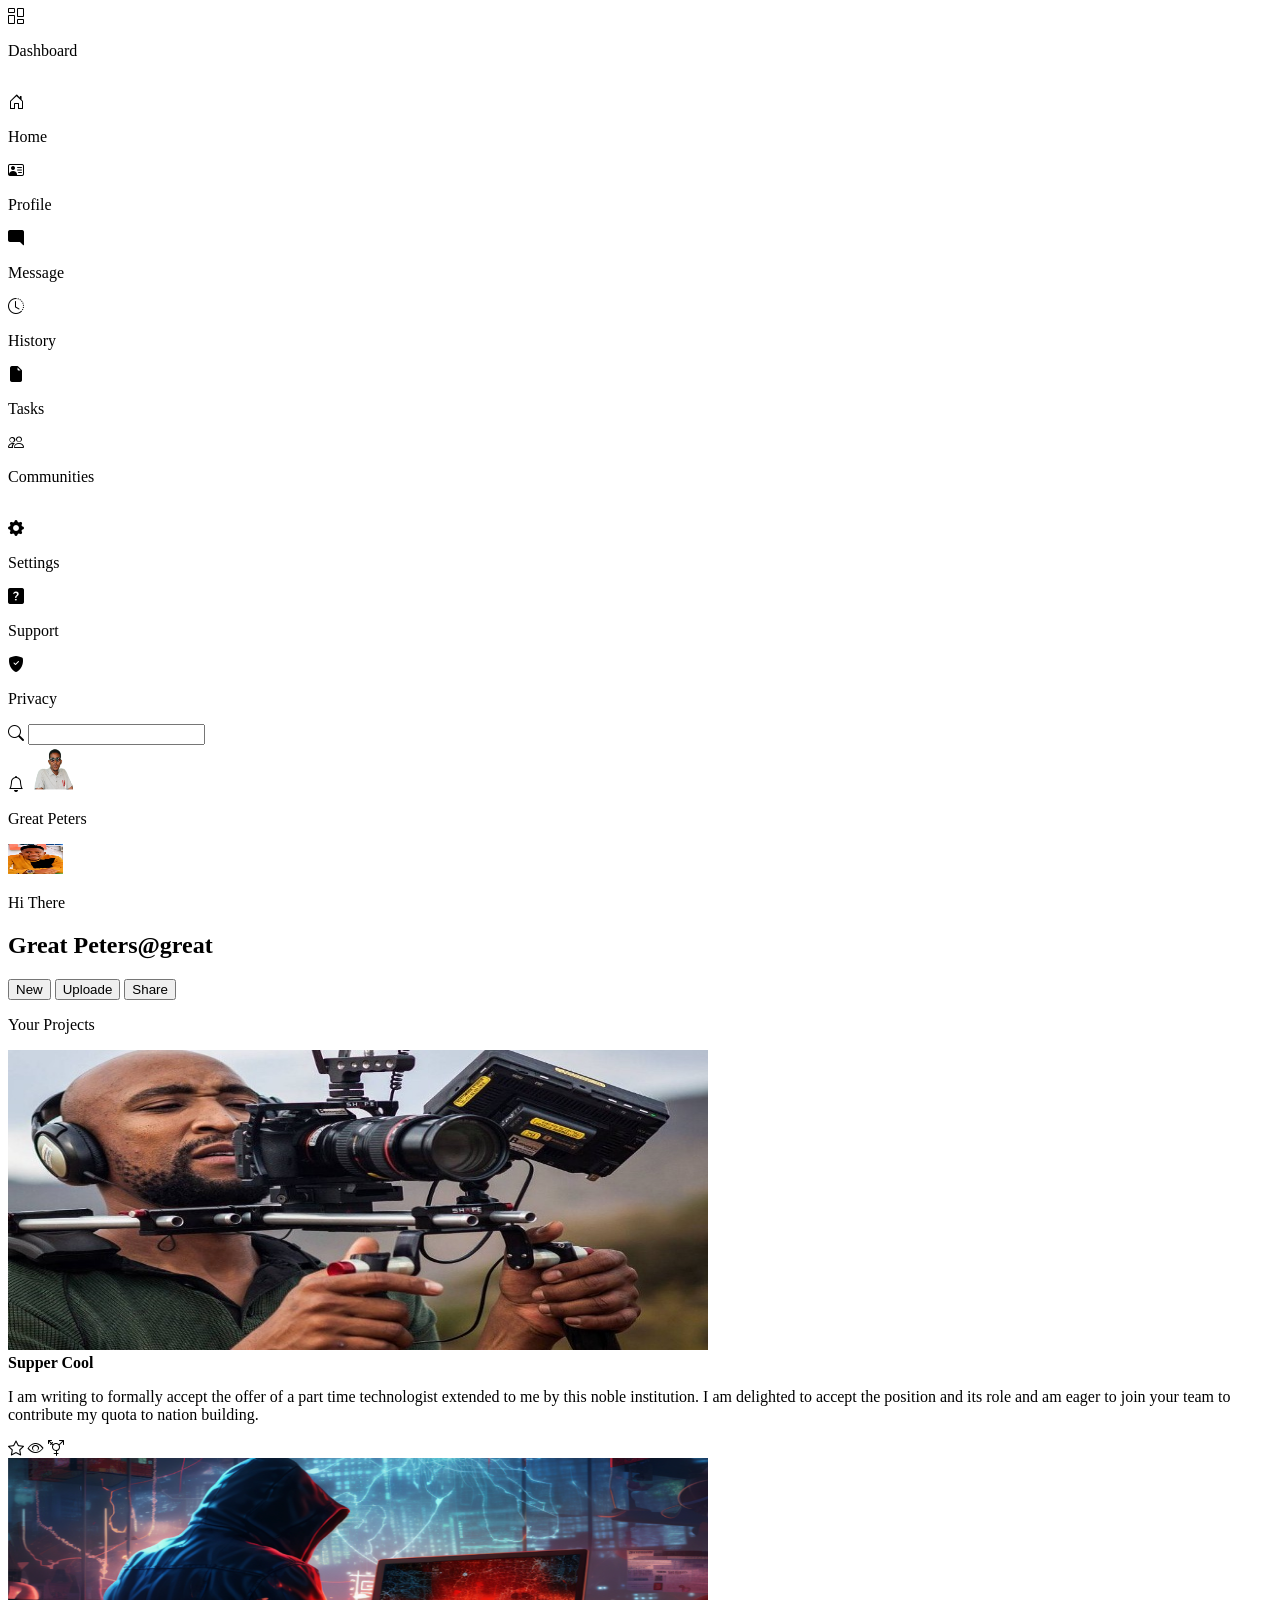
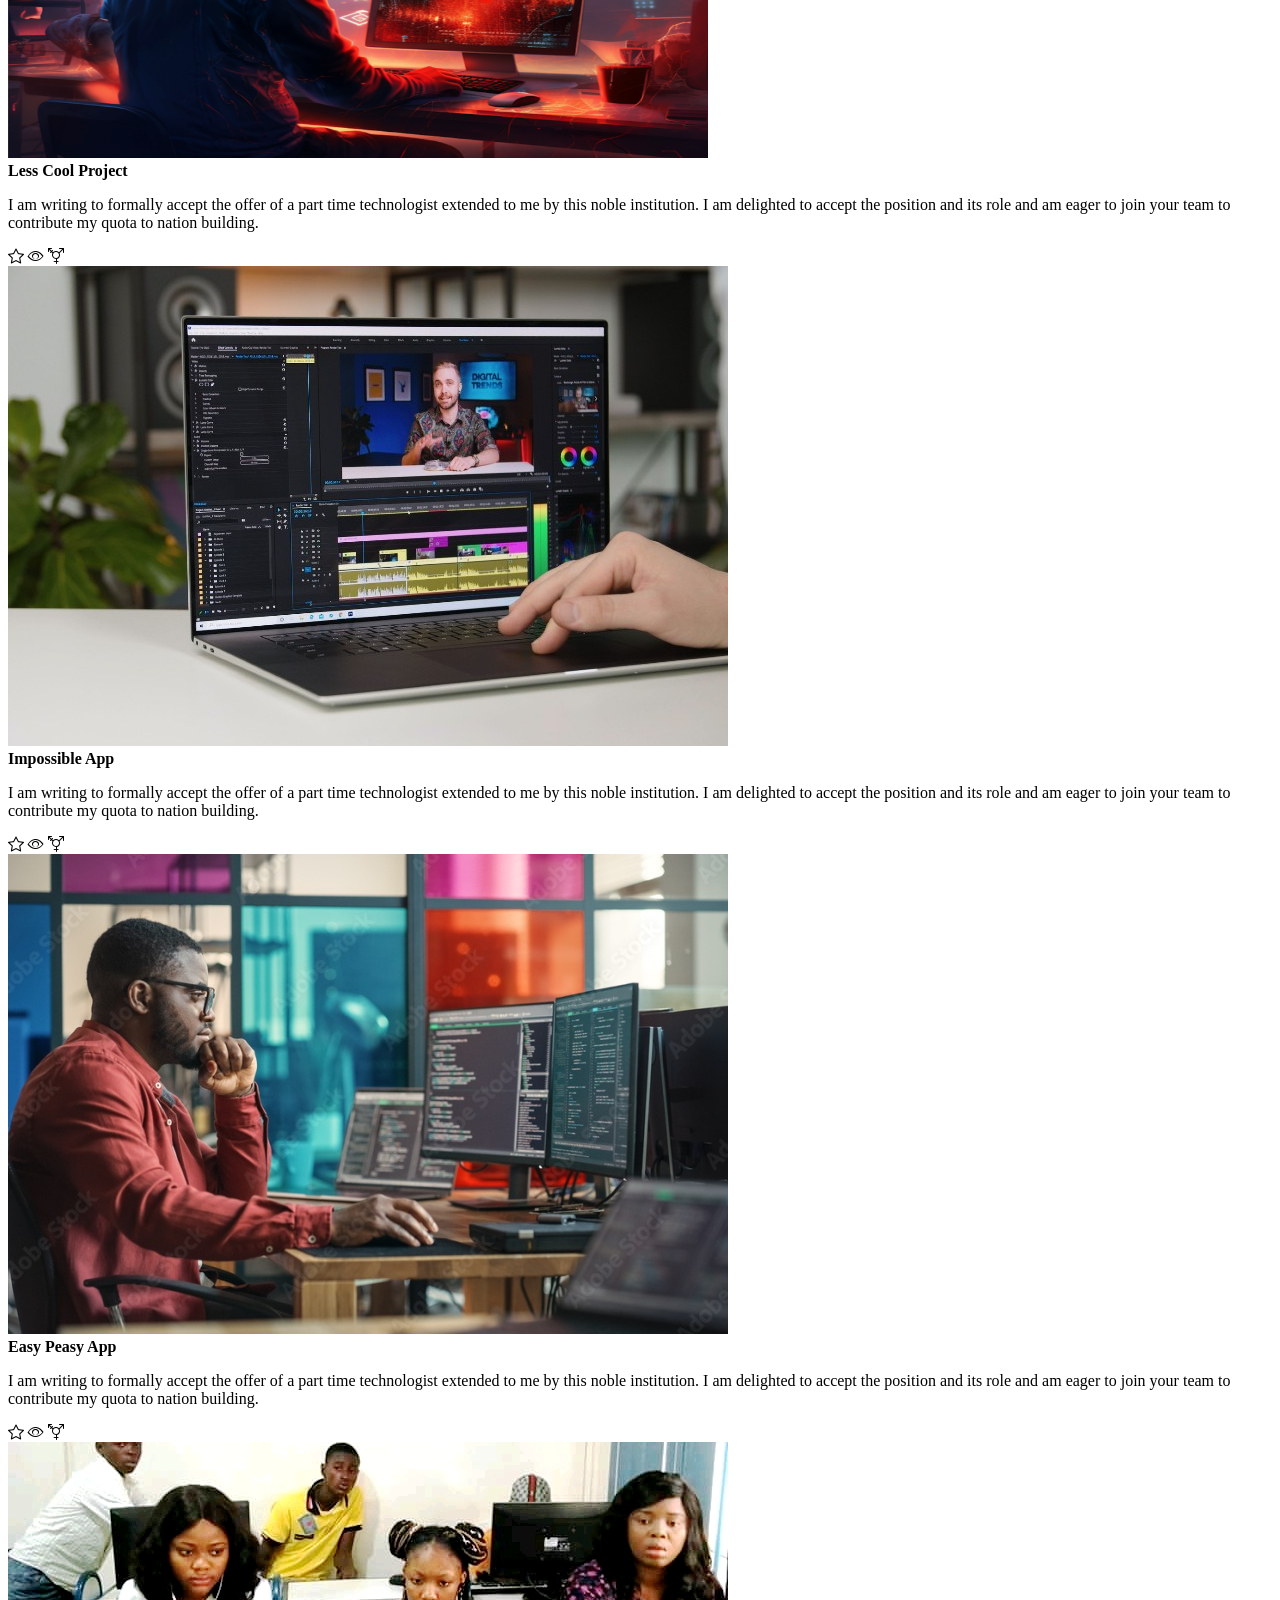
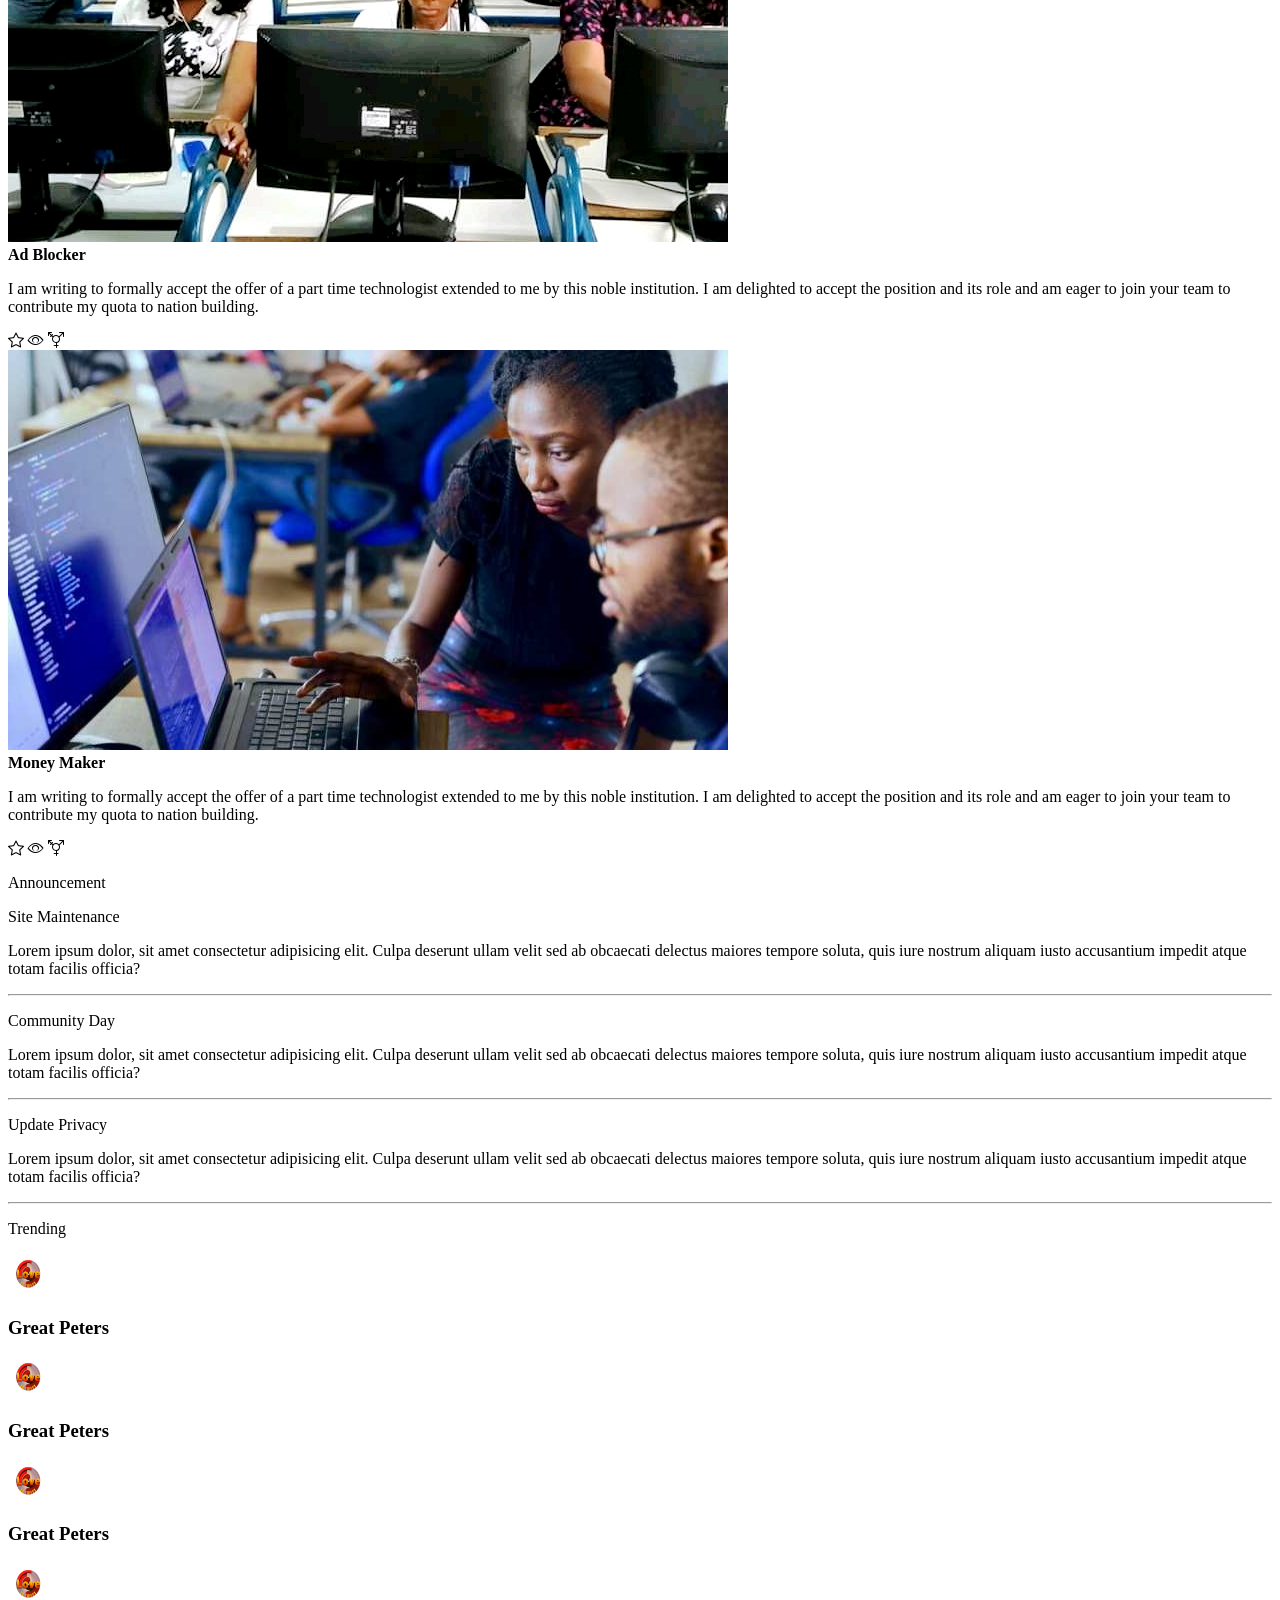
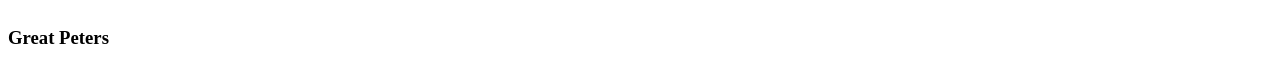
==== index.html @ f40088b7 "change" ====
<!DOCTYPE html>
<html lang="en">
<head>
    <meta charset="UTF-8">
    <meta name="viewport" content="width=device-width, initial-scale=1.0">
    <title>Document</title>
    <link rel="stylesheet" href="https://cdn.jsdelivr.net/npm/bootstrap-icons@1.11.3/font/bootstrap-icons.min.css">
    <link rel="stylesheet" href="./output.css">
</head>
<body class="bg-slate-300 grid  w-[100%] grid-cols-[1fr_4fr] grid-rows-[1fr_6fr]">

    <aside class="border-[1px] border-black bg-blue-600 lg:block text-white font-medium col-start-1 col-end-2 row-start-1 row-end-3">
        
        <div class="flex items-center p-5 pl-10 text-2x1" >
            <span><i class="bi bi-columns-gap"></i></span>
            <p class="pl-5">Dashboard</p>
            <br>
          
        </div>
        <section class="mb-10">

            <div class="iconsDiv">
                <span><i class="bi bi-house-door"></i></span>
                <p>Home</p>
            </div>

                <div class="iconsDiv">
                    <span><i class="bi bi-person-vcard"></i></span>
                    <p>Profile</p>
                </div>

                <div class="iconsDiv">
                    <span><i class="bi bi-chat-right-fill"></i></span>
                    <p>Message</p>
                </div>
            
            <div class="iconsDiv">
                <span><i class="bi bi-clock-history"></i></span>
                <p>History</p>
            </div>

            <div class="iconsDiv">
            <span><i class="bi bi-file-earmark-fill"></i></span>
            <p>Tasks</p>
            </div>

            <div class="iconsDiv">
                <span><i class="bi bi-people"></i></span>
                <p>Communities</p>
                </div>
                <br>
               
                
                <div class="iconsDiv">
                    <span><i class="bi bi-gear-fill"></i></span>
                    <p>Settings</p>
                </div>
        
                <div class="iconsDiv">
                    <span><i class="bi bi-question-square-fill"></i></span>
                    <p>Support</p>
                </div>
        
                <div class="iconsDiv">
                    <span><i class="bi bi-shield-fill-check"></i></span>
                    <p>Privacy</p>
                </div>
        </section>
        
        </aside>

    <header class="bg-white z-50 shadow-black col-start-1 lg:col-start-2 col-end-3 row-start-1 row-end-2">
        <section class="flex items-center justify-between w-[100%] h-[8vh] pl-5 pr-5 pt-2">
            <!--<div class="w-[70%] flex items-center">-->
                <div>
                <span class="pr-2"><i class="bi bi-search"></i></span>
                    <input type="text" class="bg-gray-200 w-[70%] p-1 rounded-md" />
                </div>
            </div>
                <div class="flex gap-5 items-center">
                    <span><i class="bi bi-bell"></i></span>
                    <img src="../image/great star.png" alt="" height="45" width="45" class="rounded-full"
                    />
                    <p>Great Peters</p>
                </div>

        </section>
        <section class="flex item-center justify-between">
            <div class="flex gap-3">
                <img
                src="../image/IMG-20240924-WA00300.jpg"
                alt=""
                height="30"
                width="55"
                class="rounded-full"
                />

                <div class="font-semibold">
                    <p>
                        Hi There
                    </p>
                    <h2 class="text-lg">Great Peters@great</h2>
                </div>
            </div>
    
                
                     <div class="flex  h-10 gap-2">       
                        <button>New</button>
                        <button>Uploade</button>
                        <button>Share</button>
                </div>
        </section>

    </header>

    <main 
    class="lg:col-start-2 col-start-1 col-end-3 row-start-2 row-end-3 grid md:grid-cols-[3fr_1fr] gap-2">

        <section class="col-start-1 col-end-2 grid grid-rows-[1fr_6fr] grid-cols-1 gap-3">
           
            <p class="row-start-1 row-end-2">Your Projects</p>
            <div class="row-start-2 row-end-3 col-start-1 col-end-3 bg-slate-300 grid grid-cols-[3fr_3fr]
             gap-5 pl-5 border-s-indigo-500">

                <div class="item">
                    <img src="../image/4811.jpeg" class="rounded-2xl" height="300" width="700"><br>
                    <b>Supper Cool</b>
        <p>I am writing to formally accept the offer of a part time technologist extended to
         me by this noble institution. I am delighted to accept the position and its role
        and am eager to join your team to contribute my quota to nation building.
        <br>
        </p>
        <div class="img">
        <i class="bi bi-star"></i>
        <i class="bi bi-eye"></i>
        <i class="bi bi-gender-trans"></i>
        </div> 
                </div>

        <div class="item">
            <img src="../image/480.png" class="rounded-2xl" height="300" width="700"><br>
             <b>Less Cool Project</b>
                    <p>I am writing to formally accept the offer of a part time technologist extended to
                     me by this noble institution. I am delighted to accept the position and its role
                    and am eager to join your team to contribute my quota to nation building.
                    <br>
                    </p>
                    <div class="img">
                    <i class="bi bi-star"></i> 
                    <i class="bi bi-eye"></i>
                    <i class="bi bi-gender-trans"></i>
                </div>
                </div>

                <div class="item">
                    <img src="../image/4812.jpg" class="rounded-2xl"><br>
                    <b>Impossible App</b>
                    <p>I am writing to formally accept the offer of a part time technologist extended to
                     me by this noble institution. I am delighted to accept the position and its role
                    and am eager to join your team to contribute my quota to nation building.
                    <br>
                    </p>
                    <div class="img">
                    <i class="bi bi-star"></i> 
                    <i class="bi bi-eye"></i>
                    <i class="bi bi-gender-trans"></i></div>
                </div>


                <div class="item">
                    <img src="../image/48000.jpg" class="rounded-2xl"><br>
                    <b>Easy Peasy App</b>
        <p>I am writing to formally accept the offer of a part time technologist extended to
         me by this noble institution. I am delighted to accept the position and its role
        and am eager to join your team to contribute my quota to nation building.
        <br>
        </p>
        <div class="img">
        <i class="bi bi-star"></i> 
        <i class="bi bi-eye"></i>
        <i class="bi bi-gender-trans"></i>
    </div>
    </div>


                <div class="item">
                    <img src="../image/400 (2).jpg" class="rounded-2xl"><br>
                    <b>Ad Blocker</b>
                    <p>I am writing to formally accept the offer of a part time technologist extended to
                     me by this noble institution. I am delighted to accept the position and its role
                    and am eager to join your team to contribute my quota to nation building.
                    <br>
                    </p>
                    <div class="img">
                    <i class="bi bi-star"></i> 
                    <i class="bi bi-eye"></i>
                    <i class="bi bi-gender-trans"></i>
                </div>
                </div>


                <div class="item">
                    <img src="../image/400 (3).jpg" class="rounded-2xl"><br>
                    <b>Money Maker</b>
        <p>I am writing to formally accept the offer of a part time technologist extended to
         me by this noble institution. I am delighted to accept the position and its role
        and am eager to join your team to contribute my quota to nation building.
        <br>
        </p>
        <div class="img">
        <i class="bi bi-star"></i> 
        <i class="bi bi-eye"></i>
        <i class="bi bi-gender-trans"></i>
    </div>
                </div>
            <div>

            </div>
        </section>
        
        
        <section class="p-3 col-start-2 col-end-3" >
            <div class="mb-5">
              <P class="mb-5 text-lg font-extrabold">Announcement</P>
              <section class="bg-white p-4 rounded-md">
                <div class="mb-4">
                    <p class="font-bold text-[14px]">Site Maintenance</p>
                    <p class="lorem">Lorem ipsum dolor, sit amet consectetur
                    adipisicing elit. Culpa deserunt ullam velit sed ab obcaecati 
                    delectus maiores tempore soluta, quis iure nostrum aliquam iusto 
                    accusantium impedit atque totam facilis officia?</p>
                    <hr>
                </div>
                <div class="mb-4">
                <p class="font-bold text-[14px]">Community Day</p>
                <p class="lorem">Lorem ipsum dolor, sit amet consectetur
                adipisicing elit. Culpa deserunt ullam velit sed ab obcaecati 
                delectus maiores tempore soluta, quis iure nostrum aliquam iusto 
                accusantium impedit atque totam facilis officia?</p>
                <hr>
            </div>
                <div class="mb-4">
                <p class="font-bold text-[14px]">Update Privacy</p>
                <p class="lorem">Lorem ipsum dolor, sit amet consectetur
                adipisicing elit. Culpa deserunt ullam velit sed ab obcaecati 
                delectus maiores tempore soluta, quis iure nostrum aliquam iusto 
                accusantium impedit atque totam facilis officia?</p>
                <hr>
            </div>
              </section>
            </div>

            <div class="">
            <p class="text-lg font-bold mb-3">Trending</p>
            <section class="bg-white p-4 rounded-md">

                <div class="mb-0 flex gap-0.5">
                    <img src="./image/LOVE IS SWEET.png" height="40" width="40">
                <p class="name"><h3>Great Peters</h3></p>
            </div>
                </div>

                <div>
                    <div class="mb-0 flex gap-0.5">
                        <img src="./image/LOVE IS SWEET.png" height="40" width="40">
                    <p class="name"><h3>Great Peters</h3></p>
                </div>
                </div>

                <div>
                    <div class="mb-0 flex gap-0.5">
                        <img src="./image/LOVE IS SWEET.png" height="40" width="40">
                    <p class="name"><h3>Great Peters</h3></p>
                </div>
                </div>
                <div>
                    <div class="mb-0 flex gap-0.5">
                        <img src="./image/LOVE IS SWEET.png" height="40" width="40">
                    <p class="name"><h3>Great Peters</h3></p>
                </div>
                </div>
            </section>
        </div>
        </section>
    </main>
</body>
</html>
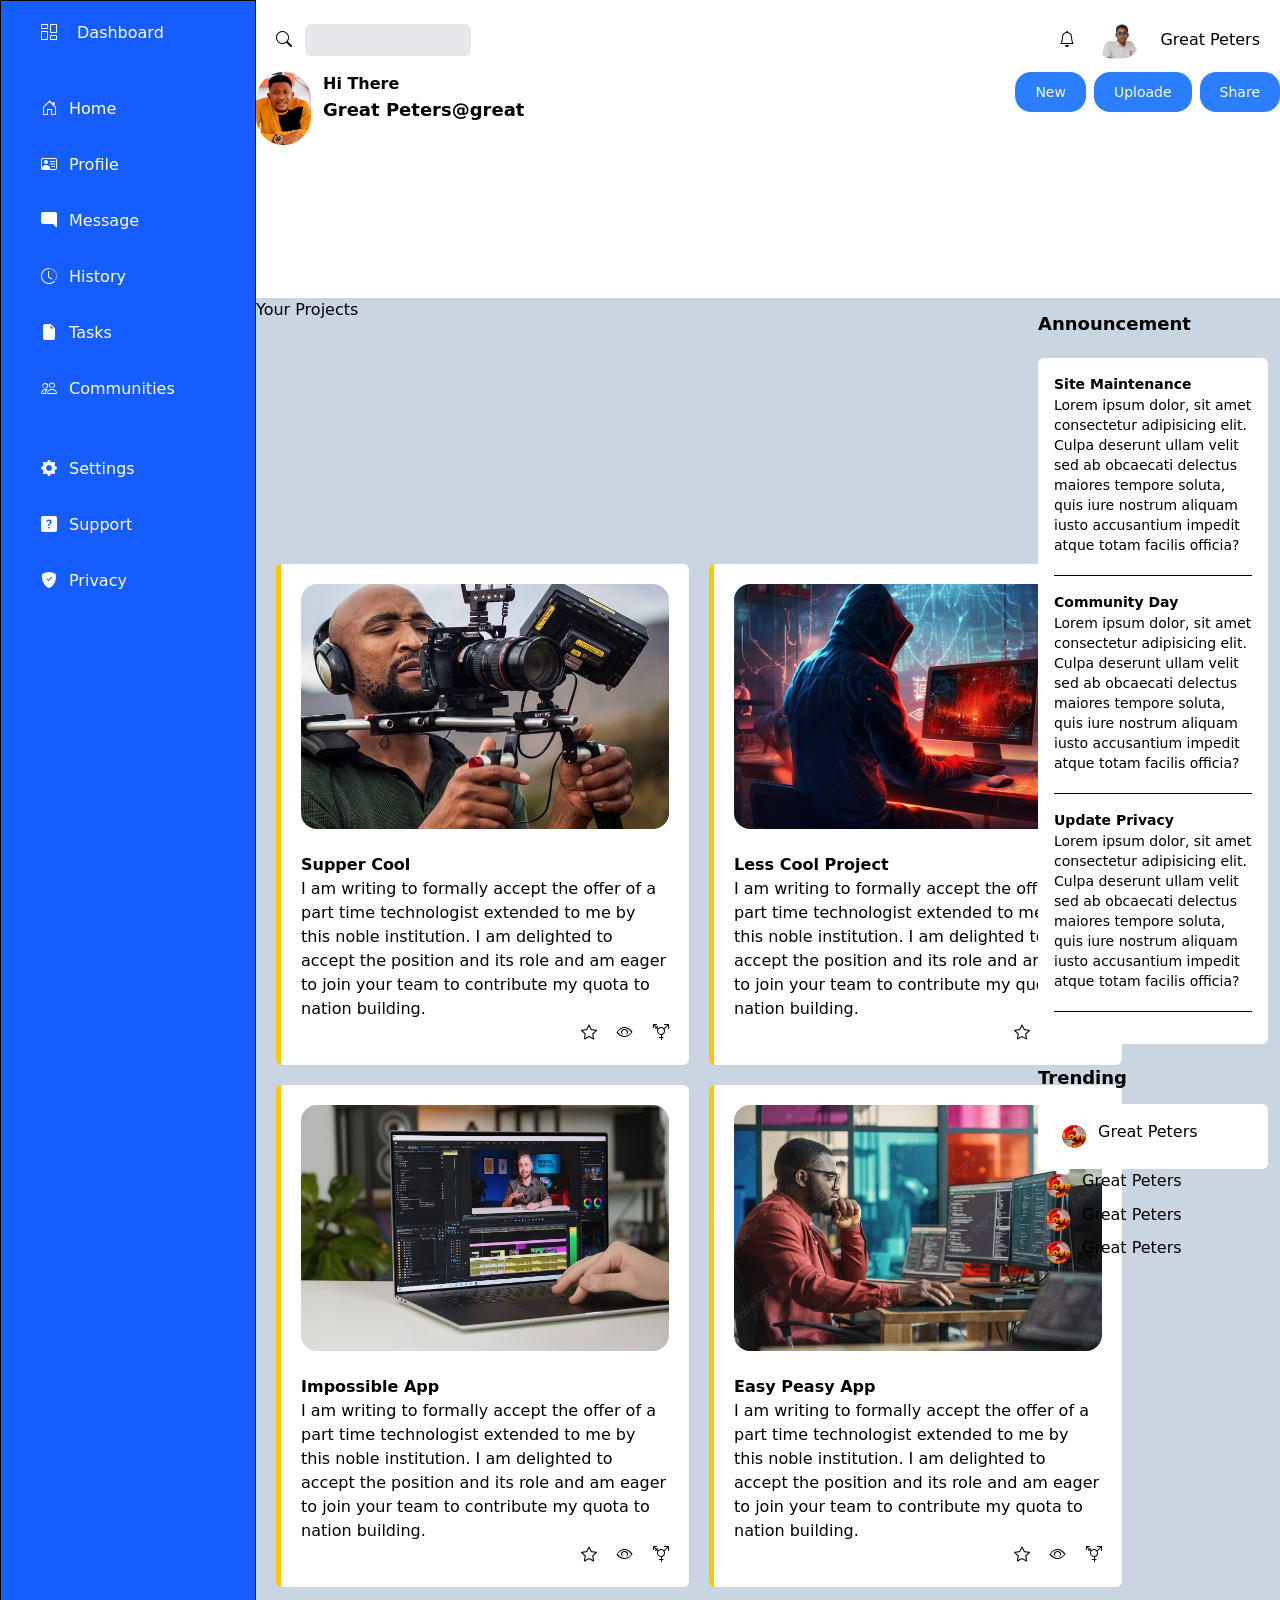
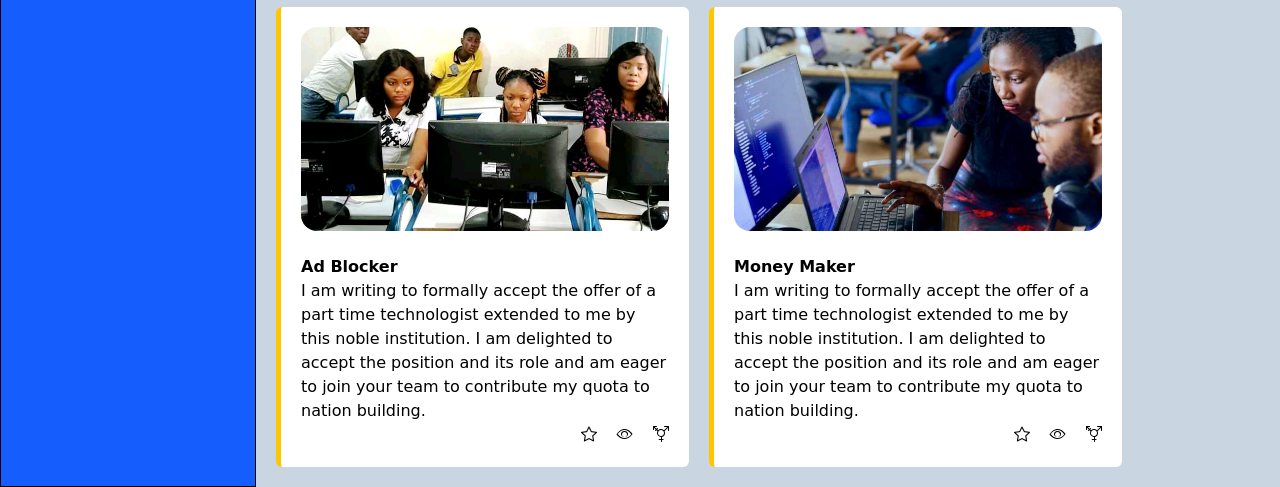
==== commit aa213405: "change" ====
--- a/index.html
+++ b/index.html
@@ -5,7 +5,7 @@
     <meta name="viewport" content="width=device-width, initial-scale=1.0">
     <title>Document</title>
     <link rel="stylesheet" href="https://cdn.jsdelivr.net/npm/bootstrap-icons@1.11.3/font/bootstrap-icons.min.css">
-    <link rel="stylesheet" href="./output.css">
+    <link rel="stylesheet" href="./src/output.css">
 </head>
 <body class="bg-slate-300 grid  w-[100%] grid-cols-[1fr_4fr] grid-rows-[1fr_6fr]">
 
